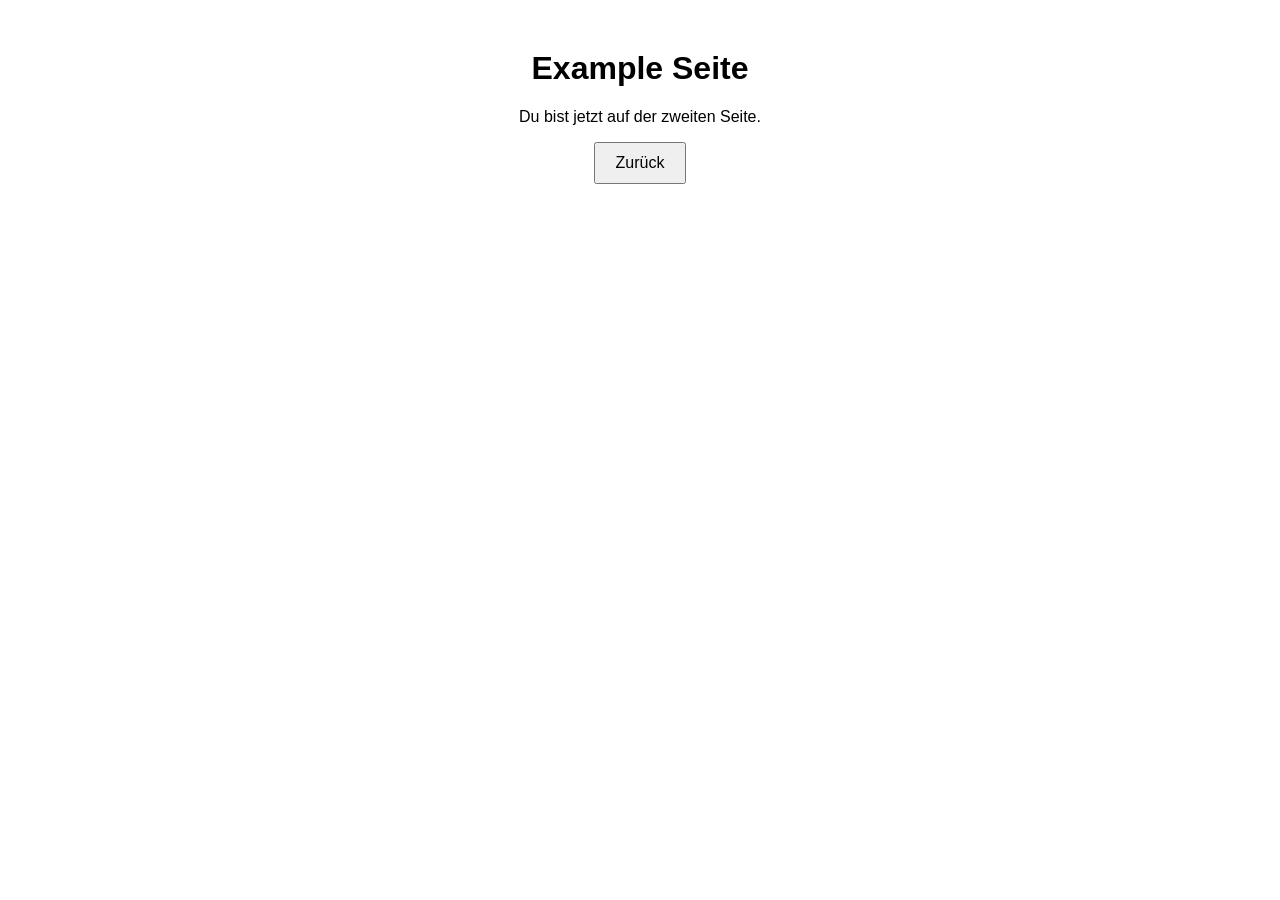
==== docs/example1.html @ f29fee5b "Add: additional Page for Demo" ====
<!DOCTYPE html>
<html lang="de">
<head>
    <meta charset="UTF-8">
    <title>Example Seite</title>
    <link rel="stylesheet" href="style.css">
</head>
<body>

<h1>Example Seite</h1>

<p>Du bist jetzt auf der zweiten Seite.</p>


<a href="https://dejanmirkovichslu.github.io/ProjectBasics_DOCs/">
    <button onclick="goBack()">Zurück</button>
</a>

<script src="script.js"></script>

</body>
</html>
---- docs/style.css ----
body {
    font-family: Arial, sans-serif;
    text-align: center;
    margin-top: 50px;
}

button {
    padding: 10px 20px;
    font-size: 16px;
    cursor: pointer;
}

#output {
    margin-top: 20px;
    font-weight: bold;
}
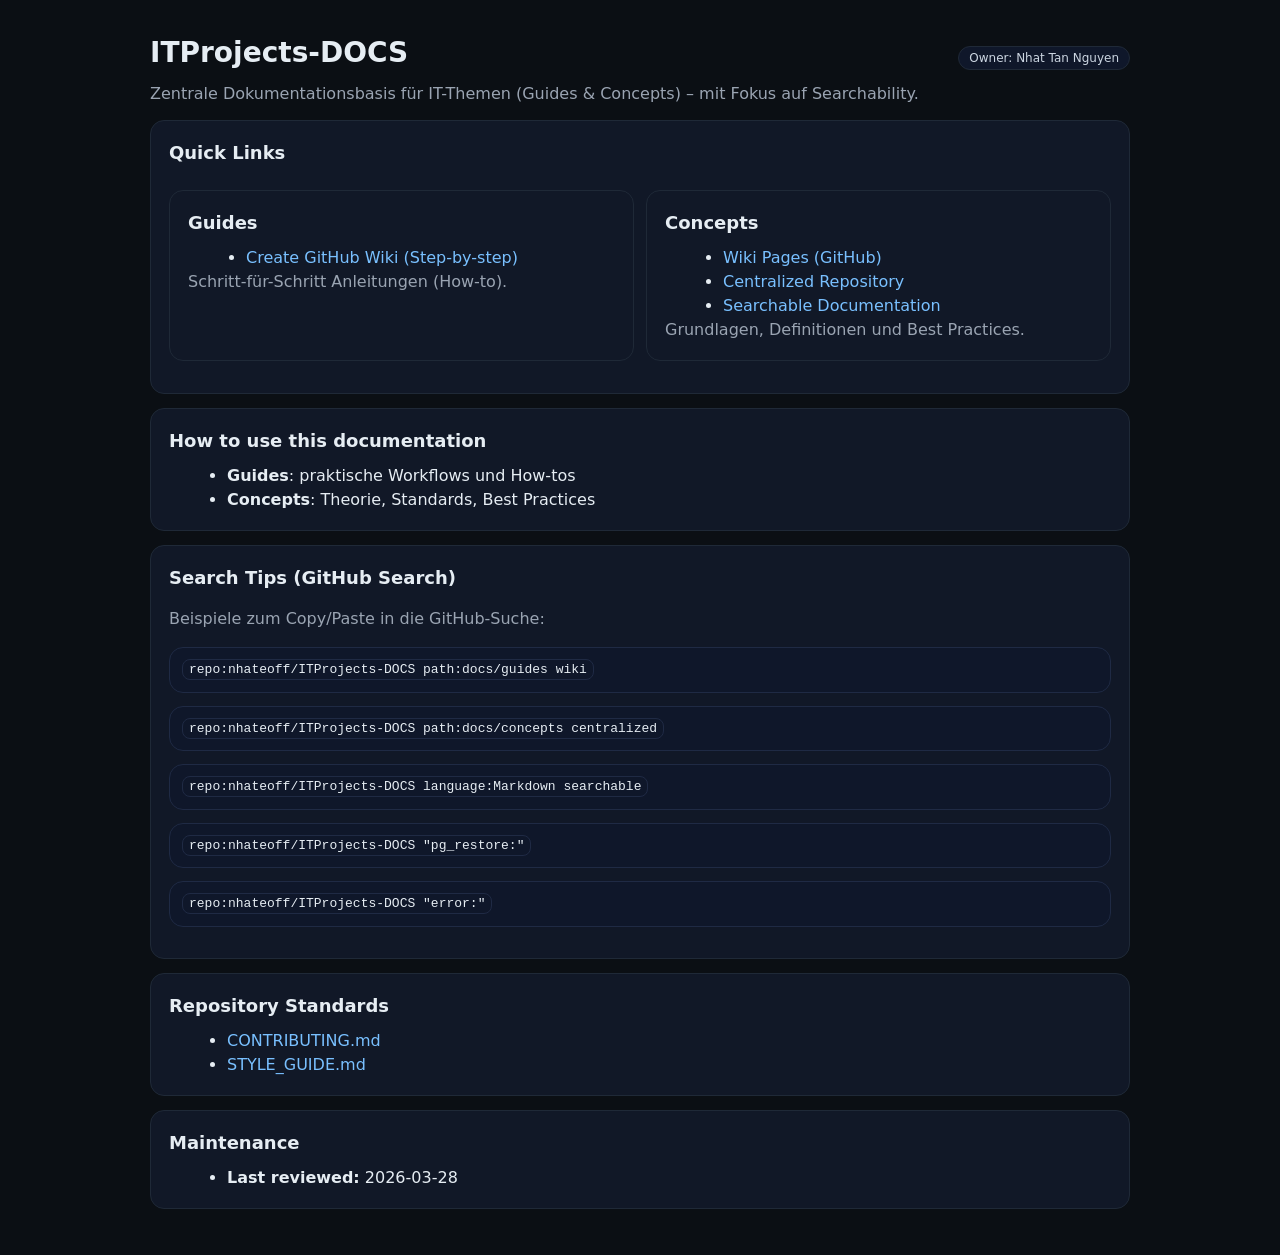
==== commit b85646c7: "Update example1.html" ====
--- a/docs/example1.html
+++ b/docs/example1.html
@@ -1,22 +1,94 @@
-<!DOCTYPE html>
+<!doctype html>
 <html lang="de">
 <head>
-    <meta charset="UTF-8">
-    <title>Example Seite</title>
-    <link rel="stylesheet" href="style.css">
+  <meta charset="utf-8" />
+  <meta name="viewport" content="width=device-width, initial-scale=1" />
+  <title>ITProjects-DOCS</title>
+  <meta name="description" content="Centralized documentation repository for IT projects (guides, concepts, templates)" />
+  <style>
+    body { font-family: system-ui, -apple-system, Segoe UI, Roboto, Arial, sans-serif; line-height: 1.5; margin: 0; background: #0b0f14; color: #e6edf3; }
+    a { color: #79c0ff; text-decoration: none; }
+    a:hover { text-decoration: underline; }
+    .wrap { max-width: 980px; margin: 0 auto; padding: 32px 20px; }
+    .card { background: #111827; border: 1px solid #1f2937; border-radius: 14px; padding: 18px; margin: 14px 0; }
+    .grid { display: grid; grid-template-columns: 1fr; gap: 12px; }
+    @media (min-width: 860px) { .grid { grid-template-columns: 1fr 1fr; } }
+    .muted { color: #9aa4b2; }
+    code { background: #0f172a; border: 1px solid #1f2a44; padding: 2px 6px; border-radius: 8px; }
+    pre { background: #0f172a; border: 1px solid #1f2a44; padding: 12px; border-radius: 14px; overflow: auto; }
+    h1 { margin: 0 0 8px; font-size: 28px; }
+    h2 { margin: 0 0 10px; font-size: 18px; }
+    ul { margin: 10px 0 0 18px; }
+    .top { display: flex; justify-content: space-between; align-items: baseline; gap: 12px; flex-wrap: wrap; }
+    .badge { display: inline-block; padding: 2px 10px; border-radius: 999px; border: 1px solid #1f2937; background: #0f172a; color: #cbd5e1; font-size: 12px; }
+  </style>
 </head>
 <body>
+  <div class="wrap">
+    <div class="top">
+      <div>
+        <h1>ITProjects-DOCS</h1>
+        <div class="muted">Zentrale Dokumentationsbasis für IT-Themen (Guides & Concepts) – mit Fokus auf Searchability.</div>
+      </div>
+      <div class="badge">Owner: Nhat Tan Nguyen</div>
+    </div>
 
-<h1>Example Seite</h1>
+    <div class="card">
+      <h2>Quick Links</h2>
+      <div class="grid">
+        <div class="card">
+          <h2>Guides</h2>
+          <ul>
+            <li><a href="guides/guide_create_wiki.md">Create GitHub Wiki (Step-by-step)</a></li>
+          </ul>
+          <div class="muted">Schritt-für-Schritt Anleitungen (How-to).</div>
+        </div>
 
-<p>Du bist jetzt auf der zweiten Seite.</p>
+        <div class="card">
+          <h2>Concepts</h2>
+          <ul>
+            <li><a href="concepts/wiki-pages.md">Wiki Pages (GitHub)</a></li>
+            <li><a href="concepts/centralized-repository.md">Centralized Repository</a></li>
+            <li><a href="concepts/searchable-documentation.md">Searchable Documentation</a></li>
+          </ul>
+          <div class="muted">Grundlagen, Definitionen und Best Practices.</div>
+        </div>
+      </div>
+    </div>
 
+    <div class="card">
+      <h2>How to use this documentation</h2>
+      <ul>
+        <li><strong>Guides</strong>: praktische Workflows und How-tos</li>
+        <li><strong>Concepts</strong>: Theorie, Standards, Best Practices</li>
+      </ul>
+    </div>
 
-<a href="https://dejanmirkovichslu.github.io/ProjectBasics_DOCs/">
-    <button onclick="goBack()">Zurück</button>
-</a>
+    <div class="card">
+      <h2>Search Tips (GitHub Search)</h2>
+      <p class="muted">Beispiele zum Copy/Paste in die GitHub-Suche:</p>
 
-<script src="script.js"></script>
+      <pre><code>repo:nhateoff/ITProjects-DOCS path:docs/guides wiki</code></pre>
+      <pre><code>repo:nhateoff/ITProjects-DOCS path:docs/concepts centralized</code></pre>
+      <pre><code>repo:nhateoff/ITProjects-DOCS language:Markdown searchable</code></pre>
+      <pre><code>repo:nhateoff/ITProjects-DOCS "pg_restore:"</code></pre>
+      <pre><code>repo:nhateoff/ITProjects-DOCS "error:"</code></pre>
+    </div>
 
+    <div class="card">
+      <h2>Repository Standards</h2>
+      <ul>
+        <li><a href="../CONTRIBUTING.md">CONTRIBUTING.md</a></li>
+        <li><a href="../STYLE_GUIDE.md">STYLE_GUIDE.md</a></li>
+      </ul>
+    </div>
+
+    <div class="card">
+      <h2>Maintenance</h2>
+      <ul>
+        <li><strong>Last reviewed:</strong> 2026-03-28</li>
+      </ul>
+    </div>
+  </div>
 </body>
-</html>+</html>
